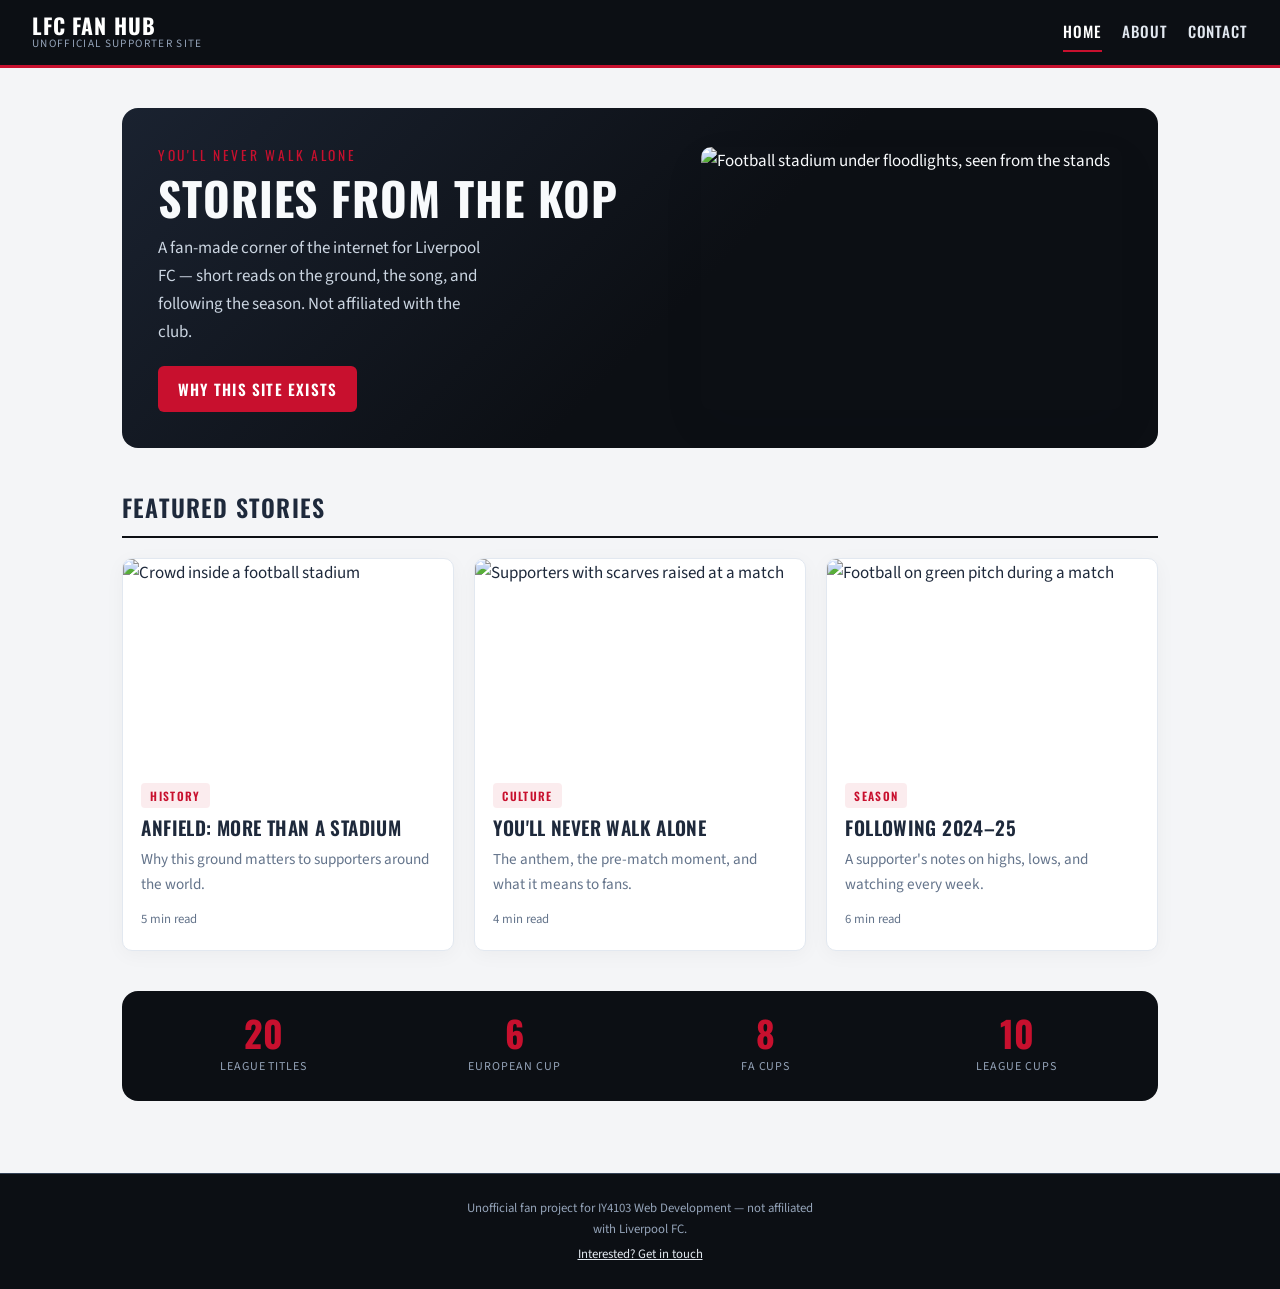
==== index.html @ c4497969 "feat: init project" ====
<!DOCTYPE html>
<html lang="en">
<head>
  <meta charset="UTF-8">
  <meta name="viewport" content="width=device-width, initial-scale=1.0">
  <meta name="description" content="LFC Fan Hub — unofficial Liverpool FC stories for supporters.">
  <title>LFC Fan Hub — Home</title>
  <link rel="stylesheet" href="css/styles.css">
</head>
<body>
  <header class="site-header">
    <a class="brand" href="index.html">
      <span class="brand-mark">LFC Fan Hub</span>
      <span class="brand-sub">Unofficial supporter site</span>
    </a>
    <nav class="site-nav" aria-label="Main">
      <a href="index.html" aria-current="page">Home</a>
      <a href="about.html">About</a>
      <a href="contact.html">Contact</a>
    </nav>
  </header>

  <main class="shell">
    <section class="hero" aria-labelledby="hero-title">
      <div>
        <p class="hero-eyebrow">You'll Never Walk Alone</p>
        <h1 id="hero-title">Stories from the Kop</h1>
        <p class="hero-lede">
          A fan-made corner of the internet for Liverpool FC — short reads on the ground,
          the song, and following the season. Not affiliated with the club.
        </p>
        <a class="hero-cta" href="about.html">Why this site exists</a>
      </div>
      <img
        class="hero-media"
        src="https://images.unsplash.com/photo-1574629810360-7efbbe195018?w=1200&q=80"
        alt="Football stadium under floodlights, seen from the stands"
        width="1200"
        height="750"
        loading="eager"
      >
    </section>

    <div class="section-head">
      <h2>Featured stories</h2>
    </div>

    <div class="story-grid">
      <a class="story-card" href="story-anfield.html">
        <img
          class="story-card__img"
          src="https://images.unsplash.com/photo-1522778119026-d647f0596c20?w=800&q=80"
          alt="Crowd inside a football stadium"
          width="800"
          height="500"
          loading="lazy"
        >
        <div class="story-card__body">
          <span class="tag">History</span>
          <h3>Anfield: More Than a Stadium</h3>
          <p class="excerpt">Why this ground matters to supporters around the world.</p>
          <span class="meta">5 min read</span>
        </div>
      </a>

      <a class="story-card" href="story-ynwa.html">
        <img
          class="story-card__img"
          src="https://images.unsplash.com/photo-1431324155629-1a6deb1dec8d?w=800&q=80"
          alt="Supporters with scarves raised at a match"
          width="800"
          height="500"
          loading="lazy"
        >
        <div class="story-card__body">
          <span class="tag">Culture</span>
          <h3>You'll Never Walk Alone</h3>
          <p class="excerpt">The anthem, the pre-match moment, and what it means to fans.</p>
          <span class="meta">4 min read</span>
        </div>
      </a>

      <a class="story-card" href="story-season.html">
        <img
          class="story-card__img"
          src="https://images.unsplash.com/photo-1579952363873-27f3bade9f55?w=800&q=80"
          alt="Football on green pitch during a match"
          width="800"
          height="500"
          loading="lazy"
        >
        <div class="story-card__body">
          <span class="tag">Season</span>
          <h3>Following 2024–25</h3>
          <p class="excerpt">A supporter's notes on highs, lows, and watching every week.</p>
          <span class="meta">6 min read</span>
        </div>
      </a>
    </div>

    <section class="stats-row" aria-label="Club honours (selected)">
      <div class="stat">
        <span class="stat-value">20</span>
        <span class="stat-label">League titles</span>
      </div>
      <div class="stat">
        <span class="stat-value">6</span>
        <span class="stat-label">European Cup</span>
      </div>
      <div class="stat">
        <span class="stat-value">8</span>
        <span class="stat-label">FA Cups</span>
      </div>
      <div class="stat">
        <span class="stat-value">10</span>
        <span class="stat-label">League Cups</span>
      </div>
    </section>
  </main>

  <footer class="site-footer">
    <p>Unofficial fan project for IY4103 Web Development — not affiliated with Liverpool FC.</p>
    <p><a href="contact.html">Interested? Get in touch</a></p>
  </footer>
</body>
</html>
---- css/styles.css ----
/* LFC Fan Hub — IY4103 | editorial sports theme */
@import url("https://fonts.googleapis.com/css2?family=Oswald:wght@500;600;700&family=Source+Sans+3:ital,wght@0,400;0,600;0,700;1,400&display=swap");

:root {
  --lfc-red: #c8102e;
  --lfc-red-dark: #9e0c24;
  --ink: #0c0f14;
  --ink-soft: #1a2230;
  --text: #1e293b;
  --muted: #64748b;
  --paper: #f4f5f7;
  --card: #ffffff;
  --border: #e2e8f0;
  --radius: 10px;
  --radius-lg: 16px;
  --space: 1rem;
  --shadow: 0 16px 40px rgba(12, 15, 20, 0.08);
  --font-display: "Oswald", system-ui, sans-serif;
  --font-body: "Source Sans 3", system-ui, sans-serif;
  --header-h: 4.25rem;
}

*,
*::before,
*::after {
  box-sizing: border-box;
}

html {
  scroll-behavior: smooth;
}

body {
  margin: 0;
  min-height: 100vh;
  font-family: var(--font-body);
  font-size: 1.0625rem;
  line-height: 1.65;
  color: var(--text);
  background: var(--paper);
  display: flex;
  flex-direction: column;
}

img {
  max-width: 100%;
  height: auto;
  display: block;
}

a {
  color: var(--lfc-red);
}

a:hover {
  color: var(--lfc-red-dark);
}

/* —— Header —— */
.site-header {
  position: sticky;
  top: 0;
  z-index: 50;
  min-height: var(--header-h);
  padding: 0 clamp(var(--space), 4vw, 2rem);
  background: var(--ink);
  border-bottom: 3px solid var(--lfc-red);
  display: flex;
  align-items: center;
  justify-content: space-between;
  gap: var(--space);
}

.brand {
  display: flex;
  flex-direction: column;
  text-decoration: none;
  color: #fff;
  line-height: 1.1;
}

.brand-mark {
  font-family: var(--font-display);
  font-size: 1.35rem;
  font-weight: 700;
  letter-spacing: 0.04em;
  text-transform: uppercase;
}

.brand-sub {
  font-size: 0.7rem;
  color: #94a3b8;
  letter-spacing: 0.12em;
  text-transform: uppercase;
}

.site-nav {
  display: flex;
  flex-wrap: wrap;
  gap: 0.35rem 1.25rem;
}

.site-nav a {
  color: #e2e8f0;
  text-decoration: none;
  font-family: var(--font-display);
  font-size: 0.95rem;
  font-weight: 500;
  letter-spacing: 0.06em;
  text-transform: uppercase;
  padding: 0.35rem 0;
  border-bottom: 2px solid transparent;
}

.site-nav a:hover,
.site-nav a:focus-visible {
  color: #fff;
  border-bottom-color: var(--lfc-red);
}

.site-nav a[aria-current="page"] {
  color: #fff;
  border-bottom-color: var(--lfc-red);
}

/* —— Layout —— */
.shell {
  flex: 1;
  width: min(1100px, 100%);
  margin: 0 auto;
  padding: clamp(1.5rem, 4vw, 2.5rem) clamp(var(--space), 4vw, 2rem);
}

.shell--narrow {
  width: min(720px, 100%);
}

/* —— Hero —— */
.hero {
  display: grid;
  gap: 1.75rem;
  margin-bottom: 2.5rem;
  padding: clamp(1.5rem, 4vw, 2.25rem);
  background: linear-gradient(135deg, var(--ink-soft) 0%, var(--ink) 55%);
  border-radius: var(--radius-lg);
  color: #f8fafc;
  overflow: hidden;
}

@media (min-width: 768px) {
  .hero {
    grid-template-columns: 1.1fr 0.9fr;
    align-items: center;
  }
}

.hero-eyebrow {
  margin: 0 0 0.5rem;
  font-family: var(--font-display);
  font-size: 0.85rem;
  letter-spacing: 0.2em;
  text-transform: uppercase;
  color: var(--lfc-red);
}

.hero h1 {
  margin: 0 0 0.75rem;
  font-family: var(--font-display);
  font-size: clamp(2rem, 5vw, 2.85rem);
  font-weight: 700;
  line-height: 1.05;
  text-transform: uppercase;
  letter-spacing: 0.02em;
}

.hero-lede {
  margin: 0 0 1.25rem;
  color: #cbd5e1;
  max-width: 42ch;
}

.hero-cta {
  display: inline-block;
  padding: 0.65rem 1.25rem;
  font-family: var(--font-display);
  font-size: 0.95rem;
  font-weight: 600;
  letter-spacing: 0.08em;
  text-transform: uppercase;
  text-decoration: none;
  color: #fff;
  background: var(--lfc-red);
  border-radius: 6px;
  transition: background 0.2s ease;
}

.hero-cta:hover {
  background: var(--lfc-red-dark);
  color: #fff;
}

.hero-media {
  border-radius: var(--radius);
  overflow: hidden;
  box-shadow: var(--shadow);
  aspect-ratio: 16 / 10;
  object-fit: cover;
  width: 100%;
}

/* —— Section titles —— */
.section-head {
  display: flex;
  align-items: baseline;
  justify-content: space-between;
  gap: var(--space);
  margin-bottom: 1.25rem;
  padding-bottom: 0.5rem;
  border-bottom: 2px solid var(--ink);
}

.section-head h2 {
  margin: 0;
  font-family: var(--font-display);
  font-size: 1.5rem;
  font-weight: 600;
  text-transform: uppercase;
  letter-spacing: 0.05em;
}

/* —— Story cards —— */
.story-grid {
  display: grid;
  gap: 1.25rem;
  margin-bottom: 2.5rem;
}

@media (min-width: 640px) {
  .story-grid {
    grid-template-columns: repeat(2, 1fr);
  }
}

@media (min-width: 900px) {
  .story-grid {
    grid-template-columns: repeat(3, 1fr);
  }
}

.story-card {
  display: flex;
  flex-direction: column;
  text-decoration: none;
  color: inherit;
  background: var(--card);
  border-radius: var(--radius);
  overflow: hidden;
  border: 1px solid var(--border);
  box-shadow: 0 4px 20px rgba(12, 15, 20, 0.04);
  transition: transform 0.2s ease, box-shadow 0.2s ease, border-color 0.2s ease;
}

.story-card:hover {
  transform: translateY(-4px);
  box-shadow: var(--shadow);
  border-color: rgba(200, 16, 46, 0.35);
}

.story-card:focus-visible {
  outline: 3px solid var(--lfc-red);
  outline-offset: 3px;
}

.story-card__img {
  aspect-ratio: 16 / 10;
  object-fit: cover;
  width: 100%;
}

.story-card__body {
  padding: 1.1rem 1.15rem 1.25rem;
  flex: 1;
  display: flex;
  flex-direction: column;
}

.tag {
  display: inline-block;
  margin-bottom: 0.5rem;
  padding: 0.2rem 0.55rem;
  font-family: var(--font-display);
  font-size: 0.72rem;
  font-weight: 600;
  letter-spacing: 0.12em;
  text-transform: uppercase;
  color: var(--lfc-red);
  background: rgba(200, 16, 46, 0.08);
  border-radius: 4px;
  width: fit-content;
}

.story-card h3 {
  margin: 0 0 0.5rem;
  font-family: var(--font-display);
  font-size: 1.2rem;
  font-weight: 600;
  line-height: 1.2;
  text-transform: uppercase;
  letter-spacing: 0.02em;
}

.story-card .excerpt {
  margin: 0;
  font-size: 0.95rem;
  color: var(--muted);
  flex: 1;
}

.story-card .meta {
  margin-top: 0.75rem;
  font-size: 0.8rem;
  color: var(--muted);
}

/* —— Stats —— */
.stats-row {
  display: grid;
  grid-template-columns: repeat(2, 1fr);
  gap: 1rem;
  margin-bottom: 2rem;
  padding: 1.5rem;
  background: var(--ink);
  border-radius: var(--radius-lg);
  color: #fff;
}

@media (min-width: 600px) {
  .stats-row {
    grid-template-columns: repeat(4, 1fr);
  }
}

.stat {
  text-align: center;
}

.stat-value {
  display: block;
  font-family: var(--font-display);
  font-size: clamp(1.75rem, 4vw, 2.25rem);
  font-weight: 700;
  color: var(--lfc-red);
  line-height: 1;
}

.stat-label {
  display: block;
  margin-top: 0.35rem;
  font-size: 0.75rem;
  letter-spacing: 0.08em;
  text-transform: uppercase;
  color: #94a3b8;
}

/* —— Article (detail) —— */
.article-header {
  margin-bottom: 1.5rem;
}

.article-header h1 {
  margin: 0.35rem 0 0.75rem;
  font-family: var(--font-display);
  font-size: clamp(1.75rem, 4vw, 2.35rem);
  font-weight: 700;
  line-height: 1.1;
  text-transform: uppercase;
  letter-spacing: 0.02em;
}

.article-meta {
  margin: 0;
  font-size: 0.9rem;
  color: var(--muted);
}

.article-hero-img {
  width: 100%;
  border-radius: var(--radius-lg);
  margin-bottom: 1.75rem;
  aspect-ratio: 21 / 9;
  object-fit: cover;
}

.article-body {
  max-width: 65ch;
}

.article-body p {
  margin: 0 0 1.1rem;
}

.article-body p:last-child {
  margin-bottom: 0;
}

.back-link {
  display: inline-flex;
  align-items: center;
  gap: 0.35rem;
  margin-bottom: 1.5rem;
  font-weight: 600;
  text-decoration: none;
}

.back-link:hover {
  text-decoration: underline;
}

/* —— About / generic card —— */
.card {
  background: var(--card);
  border: 1px solid var(--border);
  border-radius: var(--radius-lg);
  padding: clamp(1.25rem, 3vw, 2rem);
  box-shadow: 0 4px 24px rgba(12, 15, 20, 0.04);
  margin-bottom: 1.5rem;
}

.card h1,
.card h2 {
  font-family: var(--font-display);
  text-transform: uppercase;
  letter-spacing: 0.04em;
}

.card h1 {
  margin: 0 0 1rem;
  font-size: clamp(1.5rem, 3vw, 2rem);
}

.card h2 {
  margin: 1.5rem 0 0.75rem;
  font-size: 1.15rem;
}

.card p {
  margin: 0 0 1rem;
  color: var(--text);
}

.card p:last-child {
  margin-bottom: 0;
}

.disclaimer {
  padding: 1rem 1.15rem;
  font-size: 0.9rem;
  color: var(--muted);
  background: #f8fafc;
  border-left: 4px solid var(--lfc-red);
  border-radius: 0 var(--radius) var(--radius) 0;
}

/* —— Contact form —— */
.contact-intro {
  margin: 0 0 1.25rem;
  color: var(--muted);
  max-width: 50ch;
}

.field {
  margin: 0 0 1.1rem;
}

.field label {
  display: block;
  margin-bottom: 0.35rem;
  font-weight: 600;
  font-size: 0.95rem;
}

.field input,
.field textarea {
  width: 100%;
  padding: 0.7rem 0.85rem;
  font: inherit;
  color: var(--text);
  background: #fff;
  border: 1px solid var(--border);
  border-radius: 8px;
}

.field input:focus-visible,
.field textarea:focus-visible {
  outline: 2px solid var(--lfc-red);
  outline-offset: 2px;
  border-color: var(--lfc-red);
}

.btn-primary {
  padding: 0.75rem 1.5rem;
  font-family: var(--font-display);
  font-size: 1rem;
  font-weight: 600;
  letter-spacing: 0.08em;
  text-transform: uppercase;
  color: #fff;
  background: var(--lfc-red);
  border: none;
  border-radius: 8px;
  cursor: pointer;
  transition: background 0.2s ease;
}

.btn-primary:hover {
  background: var(--lfc-red-dark);
}

.btn-primary:focus-visible {
  outline: 3px solid var(--ink);
  outline-offset: 3px;
}

.btn-primary:disabled {
  opacity: 0.65;
  cursor: not-allowed;
}

.form-status {
  padding: 0.85rem 1rem;
  margin-bottom: 1.1rem;
  border-radius: 8px;
  font-size: 0.95rem;
}

.form-status[data-tone="success"] {
  background: #dcfce7;
  color: #166534;
}

.form-status[data-tone="error"] {
  background: #fee2e2;
  color: #991b1b;
}

.form-status[data-tone="info"] {
  background: #e0f2fe;
  color: #0c4a6e;
}

/* —— Footer —— */
.site-footer {
  margin-top: auto;
  padding: 1.25rem clamp(var(--space), 4vw, 2rem);
  text-align: center;
  font-size: 0.8rem;
  color: #94a3b8;
  background: var(--ink);
  border-top: 1px solid #334155;
}

.site-footer p {
  margin: 0.25rem 0;
  max-width: 60ch;
  margin-inline: auto;
}

.site-footer a {
  color: #e2e8f0;
}

/* —— Mobile nav density —— */
@media (max-width: 480px) {
  .brand-sub {
    display: none;
  }

  .site-nav a {
    font-size: 0.85rem;
  }
}
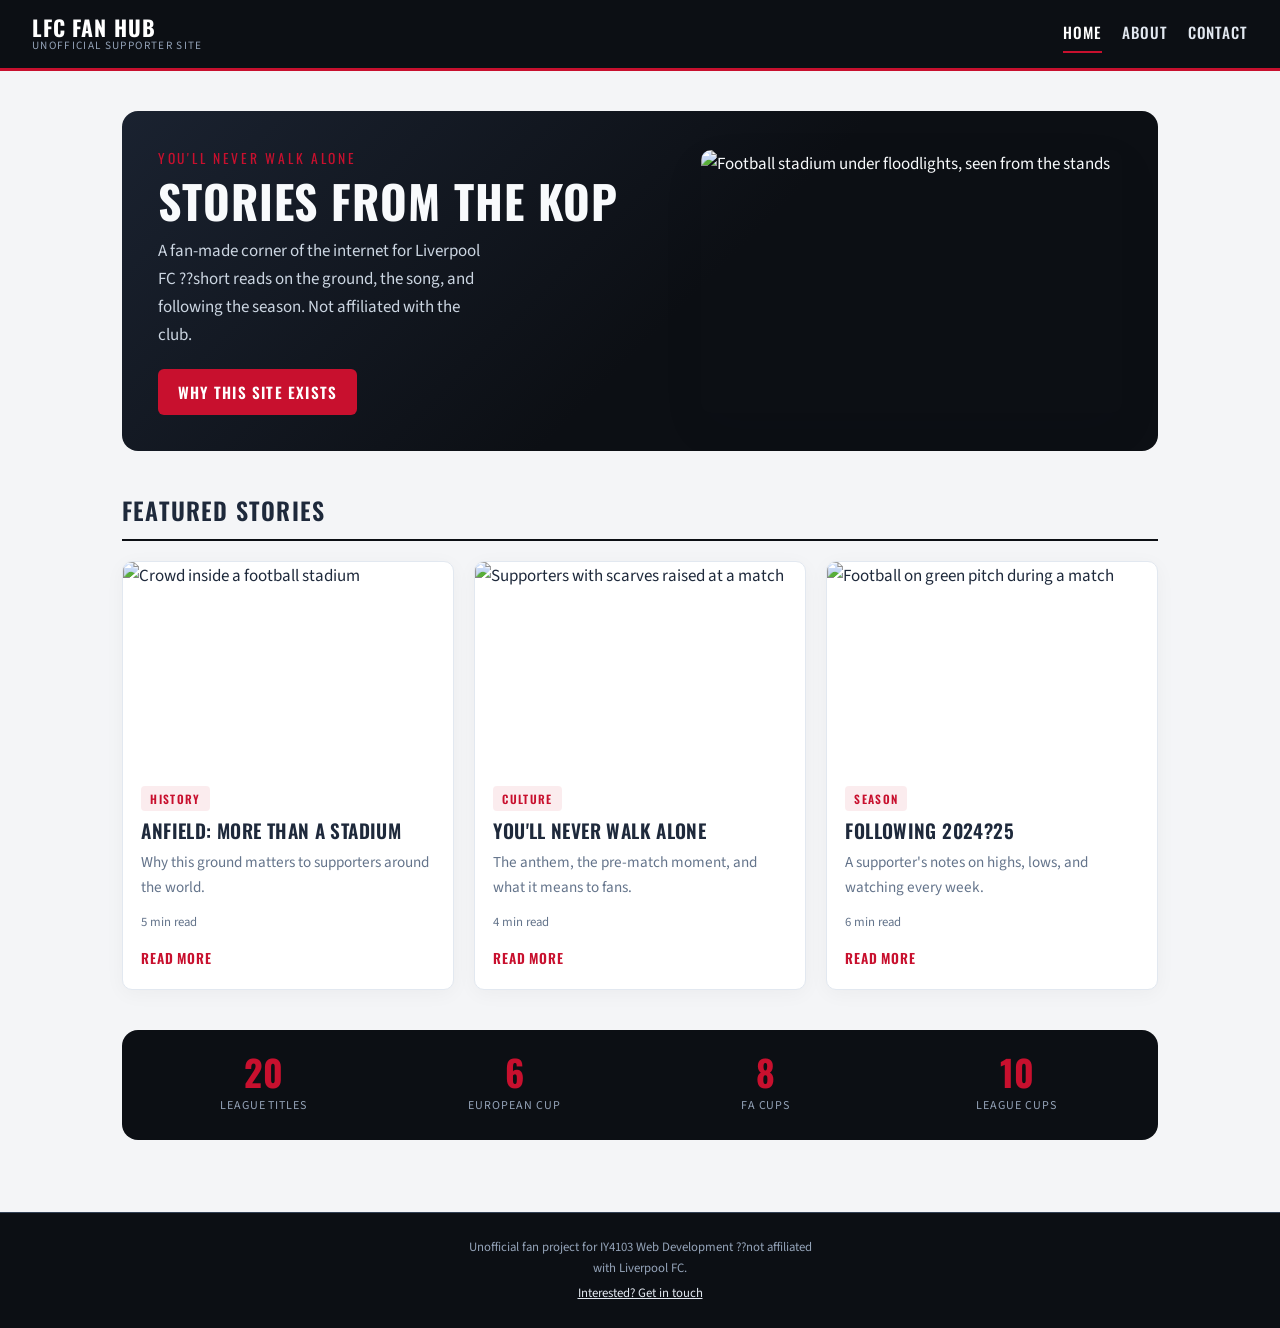
==== commit 8737501b: "feat: optimize" ====
--- a/index.html
+++ b/index.html
@@ -3,21 +3,28 @@
 <head>
   <meta charset="UTF-8">
   <meta name="viewport" content="width=device-width, initial-scale=1.0">
-  <meta name="description" content="LFC Fan Hub — unofficial Liverpool FC stories for supporters.">
-  <title>LFC Fan Hub — Home</title>
+  <meta name="description" content="LFC Fan Hub ??unofficial Liverpool FC stories for supporters.">
+  <title>LFC Fan Hub ??Home</title>
   <link rel="stylesheet" href="css/styles.css">
 </head>
 <body>
   <header class="site-header">
-    <a class="brand" href="index.html">
-      <span class="brand-mark">LFC Fan Hub</span>
-      <span class="brand-sub">Unofficial supporter site</span>
-    </a>
-    <nav class="site-nav" aria-label="Main">
-      <a href="index.html" aria-current="page">Home</a>
-      <a href="about.html">About</a>
-      <a href="contact.html">Contact</a>
-    </nav>
+    <div class="site-header__inner">
+      <a class="brand" href="index.html">
+        <span class="brand-mark">LFC Fan Hub</span>
+        <span class="brand-sub">Unofficial supporter site</span>
+      </a>
+      <button type="button" class="nav-toggle" aria-expanded="false" aria-controls="main-nav" aria-label="Open menu">
+        <span class="nav-toggle__bar"></span>
+        <span class="nav-toggle__bar"></span>
+        <span class="nav-toggle__bar"></span>
+      </button>
+      <nav id="main-nav" class="site-nav" aria-label="Main">
+        <a href="index.html" aria-current="page">Home</a>
+        <a href="about.html">About</a>
+        <a href="contact.html">Contact</a>
+      </nav>
+    </div>
   </header>
 
   <main class="shell">
@@ -26,7 +33,7 @@
         <p class="hero-eyebrow">You'll Never Walk Alone</p>
         <h1 id="hero-title">Stories from the Kop</h1>
         <p class="hero-lede">
-          A fan-made corner of the internet for Liverpool FC — short reads on the ground,
+          A fan-made corner of the internet for Liverpool FC ??short reads on the ground,
           the song, and following the season. Not affiliated with the club.
         </p>
         <a class="hero-cta" href="about.html">Why this site exists</a>
@@ -46,7 +53,7 @@
     </div>
 
     <div class="story-grid">
-      <a class="story-card" href="story-anfield.html">
+      <a class="story-card" href="story-anfield.html" aria-label="Read article: Anfield: More Than a Stadium">
         <img
           class="story-card__img"
           src="https://images.unsplash.com/photo-1522778119026-d647f0596c20?w=800&q=80"
@@ -60,10 +67,11 @@
           <h3>Anfield: More Than a Stadium</h3>
           <p class="excerpt">Why this ground matters to supporters around the world.</p>
           <span class="meta">5 min read</span>
+          <span class="read-more">Read more</span>
         </div>
       </a>
 
-      <a class="story-card" href="story-ynwa.html">
+      <a class="story-card" href="story-ynwa.html" aria-label="Read article: You'll Never Walk Alone">
         <img
           class="story-card__img"
           src="https://images.unsplash.com/photo-1431324155629-1a6deb1dec8d?w=800&q=80"
@@ -77,10 +85,11 @@
           <h3>You'll Never Walk Alone</h3>
           <p class="excerpt">The anthem, the pre-match moment, and what it means to fans.</p>
           <span class="meta">4 min read</span>
+          <span class="read-more">Read more</span>
         </div>
       </a>
 
-      <a class="story-card" href="story-season.html">
+      <a class="story-card" href="story-season.html" aria-label="Read article: Following 2024-25">
         <img
           class="story-card__img"
           src="https://images.unsplash.com/photo-1579952363873-27f3bade9f55?w=800&q=80"
@@ -91,9 +100,10 @@
         >
         <div class="story-card__body">
           <span class="tag">Season</span>
-          <h3>Following 2024–25</h3>
+          <h3>Following 2024?25</h3>
           <p class="excerpt">A supporter's notes on highs, lows, and watching every week.</p>
           <span class="meta">6 min read</span>
+          <span class="read-more">Read more</span>
         </div>
       </a>
     </div>
@@ -118,8 +128,9 @@
     </section>
   </main>
 
+  <script src="js/nav.js" defer></script>
   <footer class="site-footer">
-    <p>Unofficial fan project for IY4103 Web Development — not affiliated with Liverpool FC.</p>
+    <p>Unofficial fan project for IY4103 Web Development ??not affiliated with Liverpool FC.</p>
     <p><a href="contact.html">Interested? Get in touch</a></p>
   </footer>
 </body>
--- a/css/styles.css
+++ b/css/styles.css
@@ -61,14 +61,62 @@
   position: sticky;
   top: 0;
   z-index: 50;
-  min-height: var(--header-h);
-  padding: 0 clamp(var(--space), 4vw, 2rem);
   background: var(--ink);
   border-bottom: 3px solid var(--lfc-red);
+}
+
+.site-header__inner {
   display: flex;
   align-items: center;
   justify-content: space-between;
   gap: var(--space);
+  min-height: var(--header-h);
+  padding: 0 clamp(var(--space), 4vw, 2rem);
+}
+
+.nav-toggle {
+  display: none;
+  flex-direction: column;
+  justify-content: center;
+  gap: 5px;
+  width: 44px;
+  height: 44px;
+  padding: 0;
+  border: 1px solid #334155;
+  border-radius: 8px;
+  background: var(--ink-soft);
+  cursor: pointer;
+}
+
+.nav-toggle__bar {
+  display: block;
+  width: 22px;
+  height: 2px;
+  margin: 0 auto;
+  background: #f8fafc;
+  border-radius: 1px;
+  transition: transform 0.2s ease, opacity 0.2s ease;
+}
+
+.site-header.is-nav-open .nav-toggle__bar:nth-child(1) {
+  transform: translateY(7px) rotate(45deg);
+}
+
+.site-header.is-nav-open .nav-toggle__bar:nth-child(2) {
+  opacity: 0;
+}
+
+.site-header.is-nav-open .nav-toggle__bar:nth-child(3) {
+  transform: translateY(-7px) rotate(-45deg);
+}
+
+.nav-toggle:focus-visible {
+  outline: 2px solid var(--lfc-red);
+  outline-offset: 2px;
+}
+
+body.nav-menu-open {
+  overflow: hidden;
 }
 
 .brand {
@@ -98,6 +146,7 @@
   display: flex;
   flex-wrap: wrap;
   gap: 0.35rem 1.25rem;
+  align-items: center;
 }
 
 .site-nav a {
@@ -322,6 +371,21 @@
   color: var(--muted);
 }
 
+.read-more {
+  margin-top: 0.85rem;
+  font-family: var(--font-display);
+  font-size: 0.85rem;
+  font-weight: 600;
+  letter-spacing: 0.06em;
+  text-transform: uppercase;
+  color: var(--lfc-red);
+}
+
+.story-card:hover .read-more,
+.story-card:focus-visible .read-more {
+  text-decoration: underline;
+}
+
 /* —— Stats —— */
 .stats-row {
   display: grid;
@@ -548,6 +612,20 @@
   color: #0c4a6e;
 }
 
+.field-error {
+  display: block;
+  margin-top: 0.35rem;
+  font-size: 0.875rem;
+  font-weight: 600;
+  color: #991b1b;
+}
+
+.field--invalid input,
+.field--invalid textarea {
+  border-color: #dc2626;
+  background: #fef2f2;
+}
+
 /* —— Footer —— */
 .site-footer {
   margin-top: auto;
@@ -569,13 +647,63 @@
   color: #e2e8f0;
 }
 
-/* —— Mobile nav density —— */
+/* —— Mobile: hamburger menu —— */
+@media (max-width: 768px) {
+  .site-header__inner {
+    flex-wrap: wrap;
+  }
+
+  .brand {
+    flex: 1;
+    min-width: 0;
+  }
+
+  .nav-toggle {
+    display: flex;
+    flex-shrink: 0;
+  }
+
+  .site-nav {
+    display: none;
+    flex-basis: 100%;
+    flex-direction: column;
+    align-items: stretch;
+    width: 100%;
+    gap: 0;
+    order: 3;
+    padding: 0 0 1rem;
+    border-top: 1px solid #334155;
+    background: var(--ink-soft);
+  }
+
+  .site-header.is-nav-open .site-nav {
+    display: flex;
+  }
+
+  .site-nav a {
+    font-size: 1rem;
+    padding: 0.85rem 0.25rem;
+    min-height: 44px;
+    display: flex;
+    align-items: center;
+    border-bottom: 1px solid #334155;
+    border-left: none;
+    border-right: none;
+  }
+
+  .site-nav a:last-child {
+    border-bottom: none;
+  }
+
+  .site-nav a[aria-current="page"] {
+    background: rgba(200, 16, 46, 0.12);
+    padding-left: 0.5rem;
+    border-bottom-color: #334155;
+  }
+}
+
 @media (max-width: 480px) {
   .brand-sub {
     display: none;
   }
-
-  .site-nav a {
-    font-size: 0.85rem;
-  }
-}
+}
